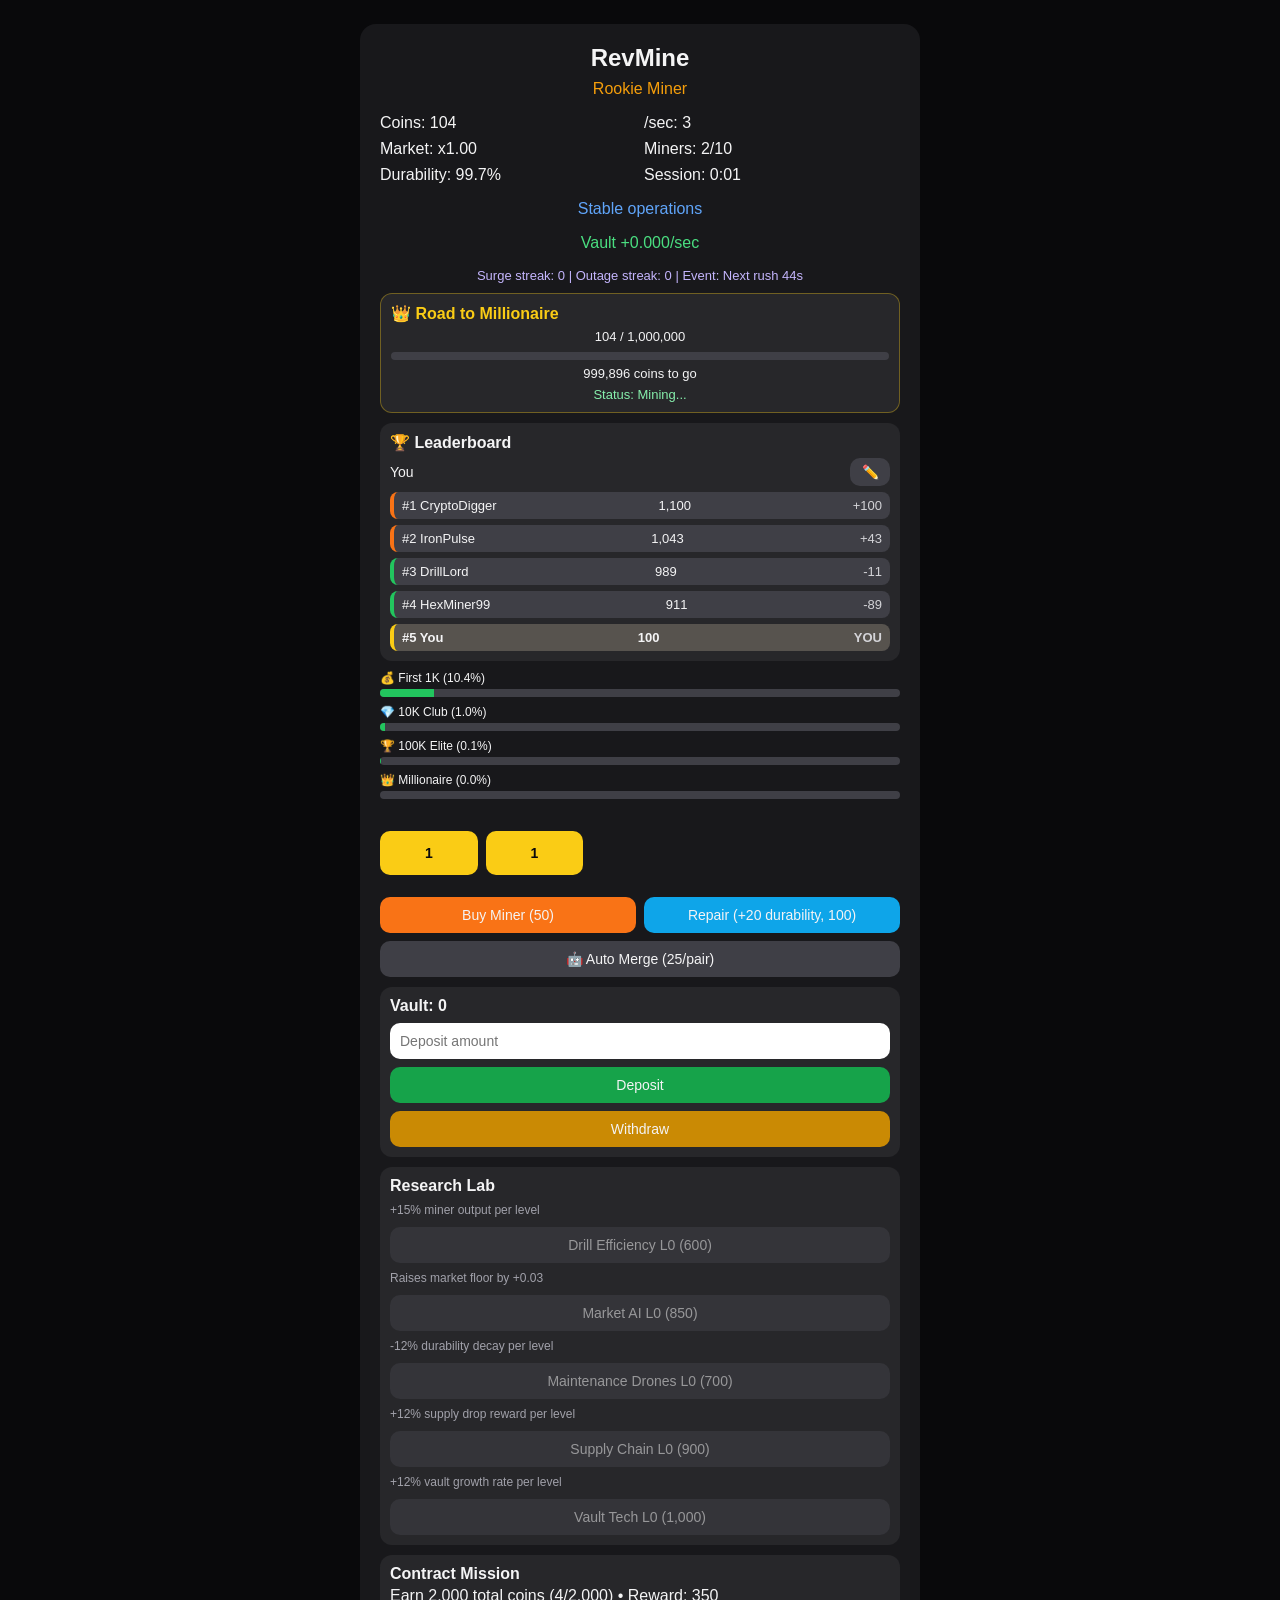
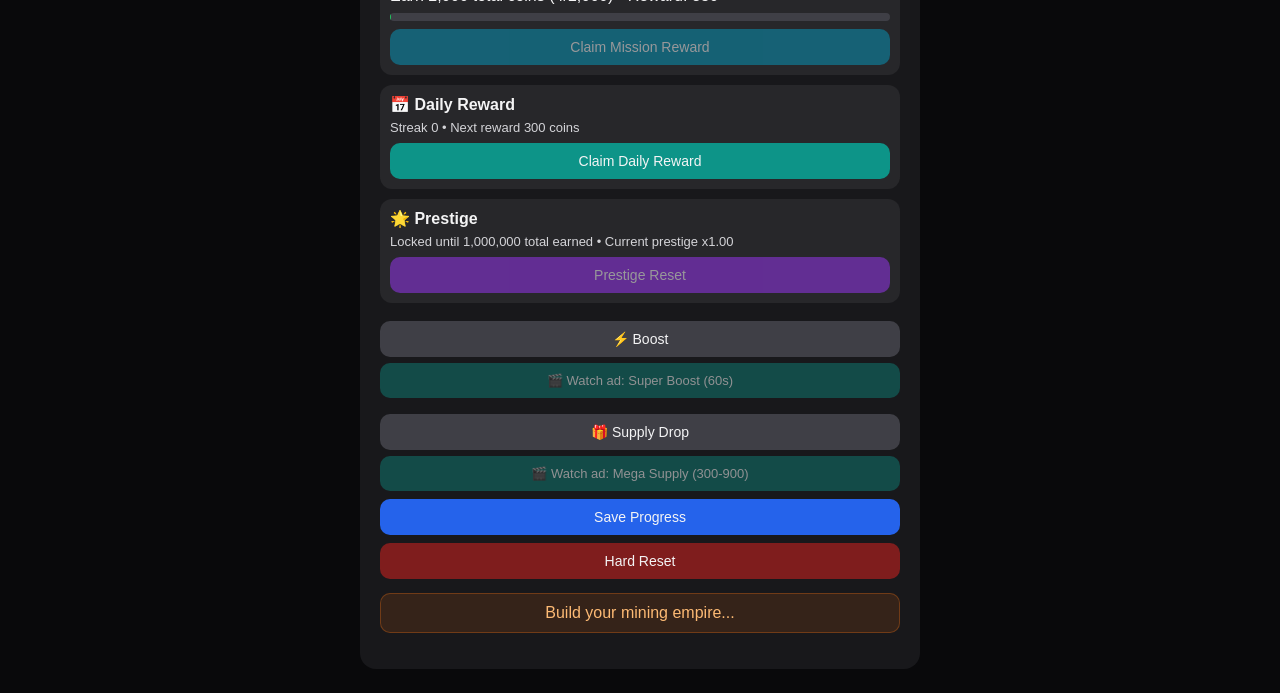
==== index.html @ 6c7308d8 "Add alternate Monetag backoffice shortcuts (S often browser-reserved) Made-with: Cursor" ====
<!DOCTYPE html>
<html lang="en">
  <head>
    <meta charset="UTF-8" />
    <meta name="viewport" content="width=device-width, initial-scale=1.0" />
    <title>RevMine</title>
    <link rel="stylesheet" href="./styles.css" />
  </head>
  <body>
    <main class="app">
      <section class="panel">
        <h1
          title="Monetag backoffice: Ctrl+Shift+Y or Ctrl+Shift+` (Ctrl+Alt+M). Esc to hide. Ctrl+Shift+S may be taken by your browser."
        >
          RevMine
        </h1>
        <p id="tier" class="tier">Rookie Miner</p>

        <div class="stats">
          <div>Coins: <span id="coins">100</span></div>
          <div>/sec: <span id="income">0</span> <span id="boostMark"></span></div>
          <div>Market: x<span id="market">1.00</span></div>
          <div>Miners: <span id="minerCount">2</span>/10</div>
          <div>Durability: <span id="durability">100</span>%</div>
          <div>Session: <span id="sessionTime">0:00</span></div>
        </div>

        <p class="event" id="event">Stable operations</p>
        <p class="vault-per-sec">Vault +<span id="vaultPerSec">0.000</span>/sec</p>
        <p class="meta" id="metaLine">No active objectives</p>
        <section class="millionaire-goal">
          <h2>👑 Road to Millionaire</h2>
          <div id="goalText">0 / 1,000,000</div>
          <div class="progress-bar mission-progress">
            <div id="goalProgress" class="progress-fill"></div>
          </div>
          <div id="goalRemaining">1,000,000 coins to go</div>
          <div id="goalStatus" class="goal-status">Status: Mining...</div>
        </section>
        <section class="leaderboard-box">
          <h2>🏆 Leaderboard</h2>
          <div class="name-display-row">
            <span id="playerNameDisplay">You</span>
            <button id="editNameBtn" class="icon-btn" aria-label="Edit leaderboard name">✏️</button>
          </div>
          <div id="nameEditor" class="name-row hidden">
            <input id="playerNameInput" type="text" maxlength="18" placeholder="Enter your leaderboard name" />
            <button id="saveNameBtn">Set Name</button>
          </div>
          <div id="leaderboardList"></div>
        </section>

        <section class="progress-wrap" id="progressWrap"></section>
        <section class="badges" id="badges"></section>

        <section class="miners-grid" id="minersGrid"></section>

        <div class="button-row">
          <button id="buyMiner">Buy Miner (50)</button>
          <button id="repair">Repair (+20 durability, 100)</button>
        </div>
        <button id="autoMergeBtn">Auto Merge</button>

        <section class="vault-box">
          <h2>Vault: <span id="vault">0</span></h2>
          <input id="depositInput" type="number" min="0" placeholder="Deposit amount" />
          <button id="depositBtn">Deposit</button>
          <button id="withdrawBtn">Withdraw</button>
        </section>

        <section class="upgrades-box">
          <h2>Research Lab</h2>
          <div id="upgradesList"></div>
        </section>

        <section class="mission-box">
          <h2>Contract Mission</h2>
          <div id="missionText">No mission active</div>
          <div class="progress-bar mission-progress">
            <div id="missionProgress" class="progress-fill"></div>
          </div>
          <button id="claimMissionBtn">Claim Mission Reward</button>
        </section>

        <section class="daily-box">
          <h2>📅 Daily Reward</h2>
          <div id="dailyText">Come back daily for streak rewards.</div>
          <button id="dailyClaimBtn">Claim Daily Reward</button>
        </section>

        <section class="prestige-box">
          <h2>🌟 Prestige</h2>
          <div id="prestigeText">Reach 1,000,000 to unlock prestige.</div>
          <button id="prestigeBtn">Prestige Reset</button>
        </section>

        <div class="action-group">
          <button id="boostBtn">Boost</button>
          <button id="rewardedBoostBtn" class="ad-secondary">🎬 Watch ad: Super Boost</button>
        </div>
        <div class="action-group">
          <button id="supplyBtn">Supply Drop</button>
          <button id="rewardedSupplyBtn" class="ad-secondary">🎬 Watch ad: Mega Supply Drop</button>
        </div>
        <button id="saveBtn">Save Progress</button>
        <button id="resetBtn">Hard Reset</button>
        <section id="adAdminBox" class="admin-box hidden">
          <h2>🛠️ Monetag Backoffice</h2>
          <div id="adAdminLock">
            <input id="adAdminPin" type="password" placeholder="Admin PIN" />
            <button id="adUnlockBtn">Unlock Ad Admin</button>
          </div>
          <div id="adAdminPanel" class="hidden">
            <input id="monetagMainZoneInput" type="text" placeholder="Monetag Main Zone ID (required)" />
            <input id="monetagRewardedZoneInput" type="text" placeholder="Rewarded Zone ID (optional)" />
            <input id="monetagScriptUrlInput" type="text" placeholder="SDK URL (optional override)" />
            <input id="monetagRewardCoinsInput" type="number" min="50" step="50" placeholder="Rewarded bonus coins (default 400)" />
            <textarea id="monetagOwnershipScriptInput" rows="4" placeholder="Ownership verification script (injected into head)"></textarea>
            <button id="adSavePlacementBtn">Save Monetag Config</button>
            <div id="adPlacementsList"></div>
          </div>
        </section>

        <p id="message" class="message">Build your mining empire...</p>
        <div id="winBanner" class="win-banner hidden">
          👑 Millionaire Achieved! Welcome, Crypto King.
        </div>
        <div id="floatLayer" class="float-layer"></div>
      </section>
    </main>

    <script src="./app.js"></script>
  </body>
</html>
---- styles.css ----
* {
  box-sizing: border-box;
}

body {
  margin: 0;
  font-family: Arial, Helvetica, sans-serif;
  background: #09090b;
  color: #f4f4f5;
}

.app {
  min-height: 100vh;
  display: flex;
  align-items: center;
  justify-content: center;
  padding: 24px;
}

.panel {
  width: 100%;
  max-width: 560px;
  background: #18181b;
  border-radius: 16px;
  padding: 20px;
}

h1 {
  margin: 0;
  text-align: center;
}

.tier {
  text-align: center;
  color: #f59e0b;
  margin: 8px 0 16px;
}

.stats {
  display: grid;
  grid-template-columns: 1fr 1fr;
  gap: 8px;
  margin-bottom: 10px;
}

.event,
.vault-per-sec {
  text-align: center;
}

.event {
  color: #60a5fa;
}

.vault-per-sec {
  color: #4ade80;
}

.meta {
  text-align: center;
  margin: 6px 0 10px;
  color: #c4b5fd;
  font-size: 13px;
}

.progress-item {
  margin-bottom: 8px;
}

.progress-label {
  font-size: 12px;
  margin-bottom: 4px;
}

.progress-bar {
  width: 100%;
  background: #3f3f46;
  border-radius: 999px;
  height: 8px;
  overflow: hidden;
}

.progress-fill {
  height: 100%;
  background: #22c55e;
}

.badges {
  display: flex;
  flex-wrap: wrap;
  gap: 6px;
  justify-content: center;
  margin: 12px 0;
}

.badge {
  font-size: 12px;
  background: #3f3f46;
  padding: 4px 8px;
  border-radius: 8px;
}

.miners-grid {
  display: grid;
  grid-template-columns: repeat(5, 1fr);
  gap: 8px;
  margin: 10px 0 14px;
}

.miner {
  border: 0;
  border-radius: 10px;
  height: 44px;
  font-weight: 700;
  cursor: pointer;
  color: #09090b;
}

.selected {
  outline: 3px solid #fafafa;
}

.lvl1 {
  background: #facc15;
}
.lvl2 {
  background: #60a5fa;
}
.lvl3 {
  background: #a855f7;
}
.lvl4 {
  background: #ef4444;
}
.lvl5 {
  background: #22c55e;
}

.button-row {
  display: grid;
  grid-template-columns: 1fr 1fr;
  gap: 8px;
}

.action-group {
  margin-top: 8px;
}

.ad-secondary {
  margin-top: 6px;
  background: #115e59;
  font-size: 13px;
}

button,
input {
  width: 100%;
  border: 0;
  border-radius: 10px;
  padding: 10px;
  margin-top: 8px;
  font-size: 14px;
}

button {
  cursor: pointer;
  background: #3f3f46;
  color: #f4f4f5;
  position: relative;
  overflow: hidden;
  transition: transform 120ms ease, filter 120ms ease, box-shadow 120ms ease;
}

button:hover:not(:disabled) {
  filter: brightness(1.08);
}

button:active:not(:disabled) {
  transform: translateY(1px) scale(0.99);
}

button.btn-feedback {
  box-shadow: 0 0 0 2px rgba(250, 204, 21, 0.45), 0 0 16px rgba(250, 204, 21, 0.25);
}

.btn-ripple {
  position: absolute;
  border-radius: 999px;
  transform: translate(-50%, -50%);
  pointer-events: none;
  background: rgba(255, 255, 255, 0.45);
  animation: ripple-pop 400ms ease-out forwards;
}

@keyframes ripple-pop {
  from {
    width: 0;
    height: 0;
    opacity: 0.75;
  }
  to {
    width: 180px;
    height: 180px;
    opacity: 0;
  }
}

button:disabled {
  opacity: 0.55;
  cursor: not-allowed;
}

#buyMiner {
  background: #f97316;
}

#repair {
  background: #0ea5e9;
}

#depositBtn {
  background: #16a34a;
}

#withdrawBtn {
  background: #ca8a04;
}

.vault-box {
  background: #27272a;
  border-radius: 12px;
  padding: 10px;
  margin: 10px 0;
}

.vault-box h2 {
  margin: 0;
  font-size: 16px;
}

.upgrades-box,
.mission-box {
  background: #27272a;
  border-radius: 12px;
  padding: 10px;
  margin: 10px 0;
}

.daily-box,
.prestige-box {
  background: #27272a;
  border-radius: 12px;
  padding: 10px;
  margin: 10px 0;
}

.admin-box {
  background: #27272a;
  border-radius: 12px;
  padding: 10px;
  margin: 10px 0;
}

.admin-box h2 {
  margin: 0 0 6px;
  font-size: 16px;
}

#monetagMainZoneInput,
#monetagRewardedZoneInput,
#monetagScriptUrlInput,
#monetagRewardCoinsInput,
#monetagOwnershipScriptInput {
  width: 100%;
  margin-top: 8px;
  border-radius: 10px;
  border: 0;
  padding: 10px;
}

.ad-placement-row {
  background: #3f3f46;
  border-radius: 8px;
  padding: 8px;
  margin-top: 8px;
  font-size: 12px;
}

.ad-placement-meta {
  color: #d4d4d8;
  margin-bottom: 4px;
}

#adUnlockBtn,
#adSavePlacementBtn,
#rewardedBoostBtn,
#rewardedSupplyBtn,
#rewardedAdBtn {
  background: #0f766e;
}

.daily-box h2,
.prestige-box h2 {
  margin: 0 0 6px;
  font-size: 16px;
}

#dailyText,
#prestigeText {
  font-size: 13px;
  color: #d4d4d8;
}

#dailyClaimBtn {
  background: #0d9488;
}

#prestigeBtn {
  background: #9333ea;
}

.leaderboard-box {
  background: #27272a;
  border-radius: 12px;
  padding: 10px;
  margin: 10px 0;
}

.leaderboard-box h2 {
  margin: 0 0 6px;
  font-size: 16px;
}

.name-display-row {
  display: flex;
  justify-content: space-between;
  align-items: center;
  margin-bottom: 6px;
  font-size: 14px;
}

.name-row {
  display: grid;
  grid-template-columns: 1fr auto;
  gap: 8px;
  margin-bottom: 6px;
}

.icon-btn {
  width: auto;
  min-width: 40px;
  padding: 6px 8px;
  margin-top: 0;
}

#saveNameBtn {
  width: auto;
  min-width: 92px;
  background: #2563eb;
}

.leaderboard-row {
  display: flex;
  justify-content: space-between;
  align-items: center;
  padding: 6px 8px;
  border-radius: 8px;
  margin-top: 6px;
  background: #3f3f46;
  font-size: 13px;
}

.leaderboard-row.ahead {
  border-left: 4px solid #f97316;
}

.leaderboard-row.behind {
  border-left: 4px solid #22c55e;
}

.leaderboard-gap {
  color: #d4d4d8;
}

.leaderboard-row.player {
  border-left: 4px solid #facc15;
  background: #57534e;
  font-weight: 700;
}

.millionaire-goal {
  background: #27272a;
  border: 1px solid rgba(250, 204, 21, 0.35);
  border-radius: 12px;
  padding: 10px;
  margin: 10px 0;
}

.millionaire-goal h2 {
  margin: 0 0 4px;
  font-size: 16px;
  color: #facc15;
}

#goalText,
#goalRemaining,
.goal-status {
  font-size: 13px;
  text-align: center;
  margin-top: 6px;
}

.goal-status {
  color: #86efac;
}

.win-banner {
  margin-top: 12px;
  text-align: center;
  background: linear-gradient(90deg, #854d0e, #ca8a04);
  color: #fff7ed;
  border-radius: 10px;
  padding: 10px;
  font-weight: 700;
}

.hidden {
  display: none;
}

.upgrades-box h2,
.mission-box h2 {
  margin: 0 0 4px;
  font-size: 16px;
}

.upgrade-item {
  margin-top: 8px;
}

.upgrade-desc {
  font-size: 12px;
  color: #a1a1aa;
  margin-bottom: 2px;
}

.mission-progress {
  margin-top: 8px;
}

#claimMissionBtn {
  background: #0891b2;
}

#saveBtn {
  background: #2563eb;
}

#resetBtn {
  background: #7f1d1d;
}

.message {
  text-align: center;
  margin-top: 14px;
  background: rgba(249, 115, 22, 0.13);
  color: #fdba74;
  border: 1px solid rgba(249, 115, 22, 0.3);
  border-radius: 10px;
  padding: 10px;
}

.float-layer {
  position: fixed;
  inset: 0;
  pointer-events: none;
  overflow: hidden;
}

.float-text {
  position: absolute;
  color: #facc15;
  font-weight: 700;
  font-size: 14px;
  text-shadow: 0 0 10px rgba(250, 204, 21, 0.5);
  animation: float-up 900ms ease-out forwards;
}

@keyframes float-up {
  from {
    transform: translateY(0);
    opacity: 1;
  }
  to {
    transform: translateY(-34px);
    opacity: 0;
  }
}
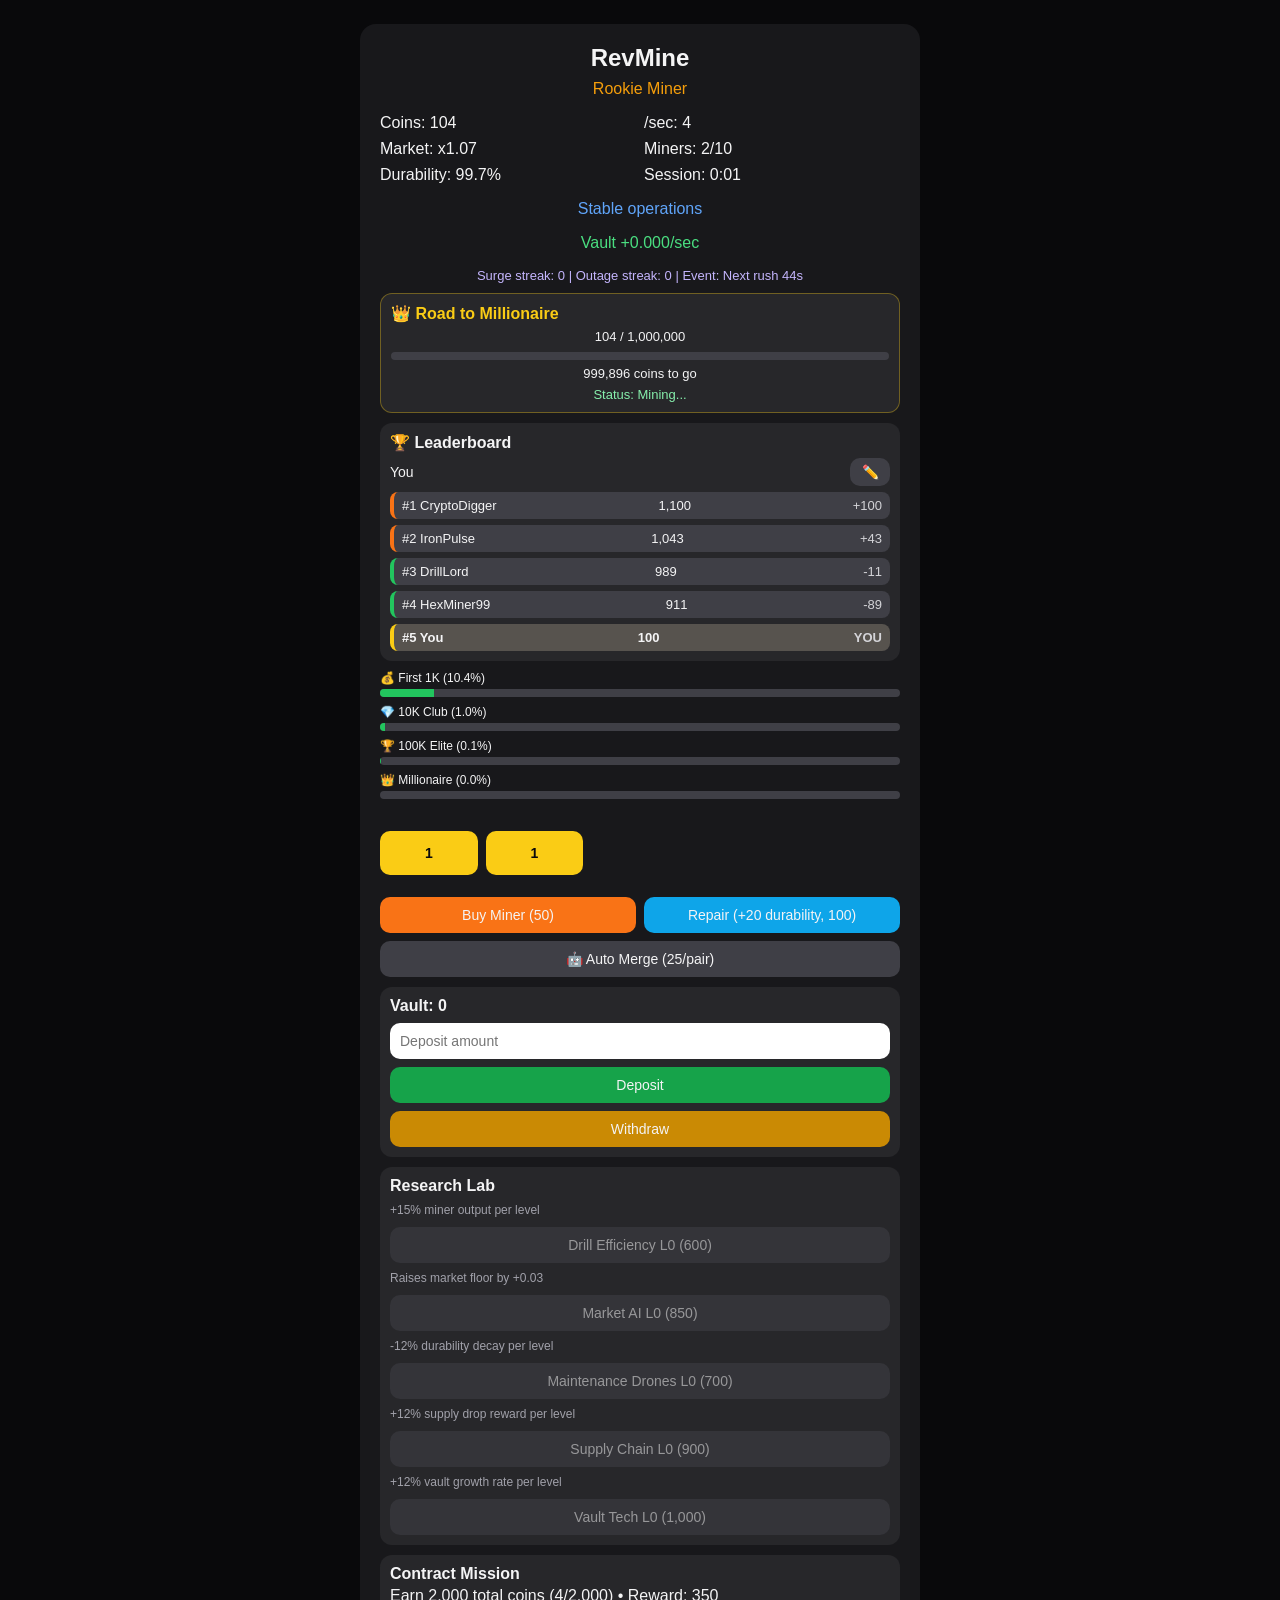
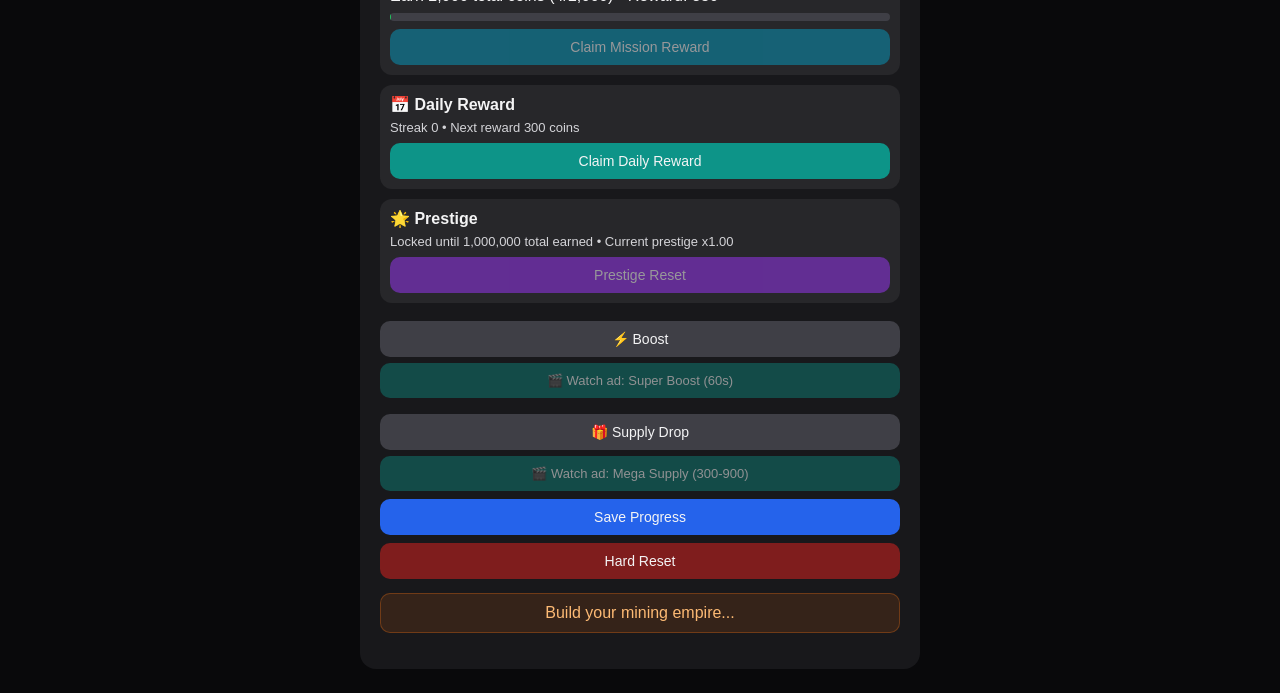
==== commit 789d53c5: "Monetag backoffice: Ctrl+Shift+X toggle Made-with: Cursor" ====
--- a/index.html
+++ b/index.html
@@ -9,9 +9,7 @@
   <body>
     <main class="app">
       <section class="panel">
-        <h1
-          title="Monetag backoffice: Ctrl+Shift+Y or Ctrl+Shift+` (Ctrl+Alt+M). Esc to hide. Ctrl+Shift+S may be taken by your browser."
-        >
+        <h1 title="Monetag backoffice: Ctrl+Shift+X (Cmd+Shift+X on Mac). Esc to hide.">
           RevMine
         </h1>
         <p id="tier" class="tier">Rookie Miner</p>
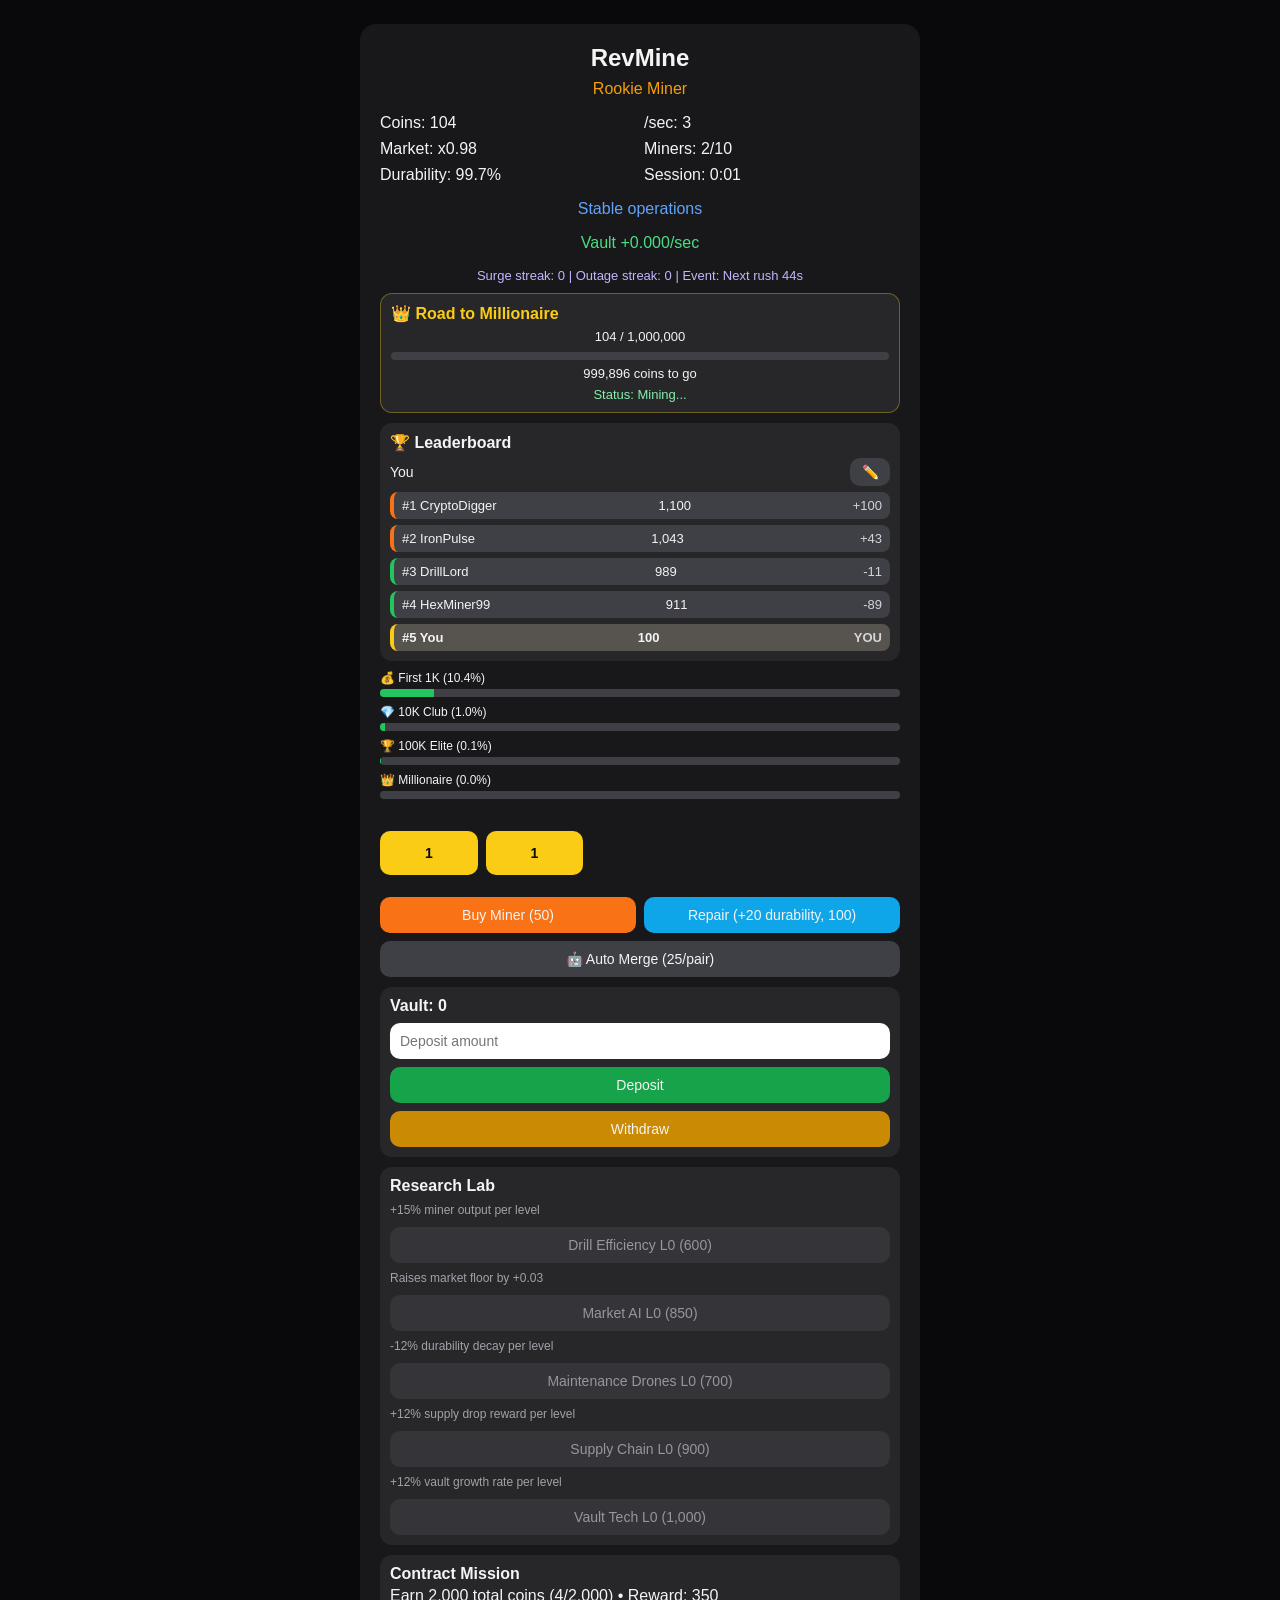
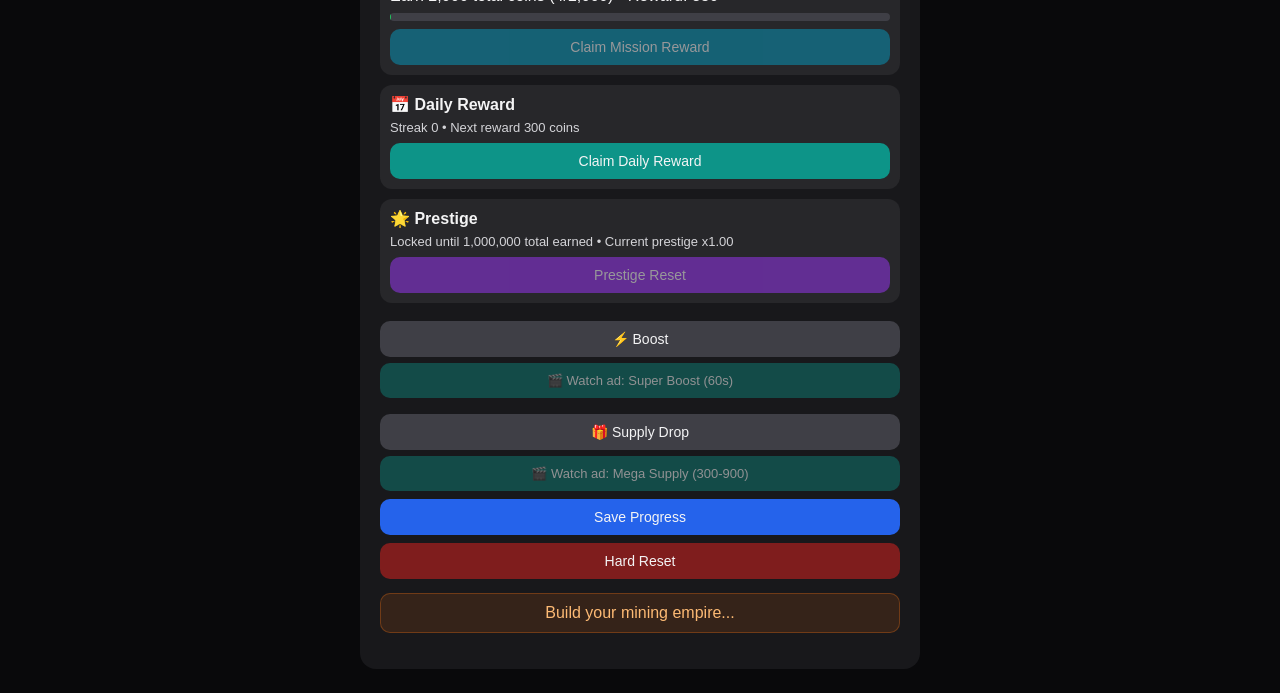
==== commit e650bcc4: "Backoffice: triple-click title + KeyX fallback for shortcut Made-with: Cursor" ====
--- a/index.html
+++ b/index.html
@@ -9,7 +9,10 @@
   <body>
     <main class="app">
       <section class="panel">
-        <h1 title="Monetag backoffice: Ctrl+Shift+X (Cmd+Shift+X on Mac). Esc to hide.">
+        <h1
+          id="gameTitle"
+          title="Monetag backoffice: triple-click this title, or Ctrl+Shift+X (Cmd+Shift+X on Mac). Esc to hide."
+        >
           RevMine
         </h1>
         <p id="tier" class="tier">Rookie Miner</p>
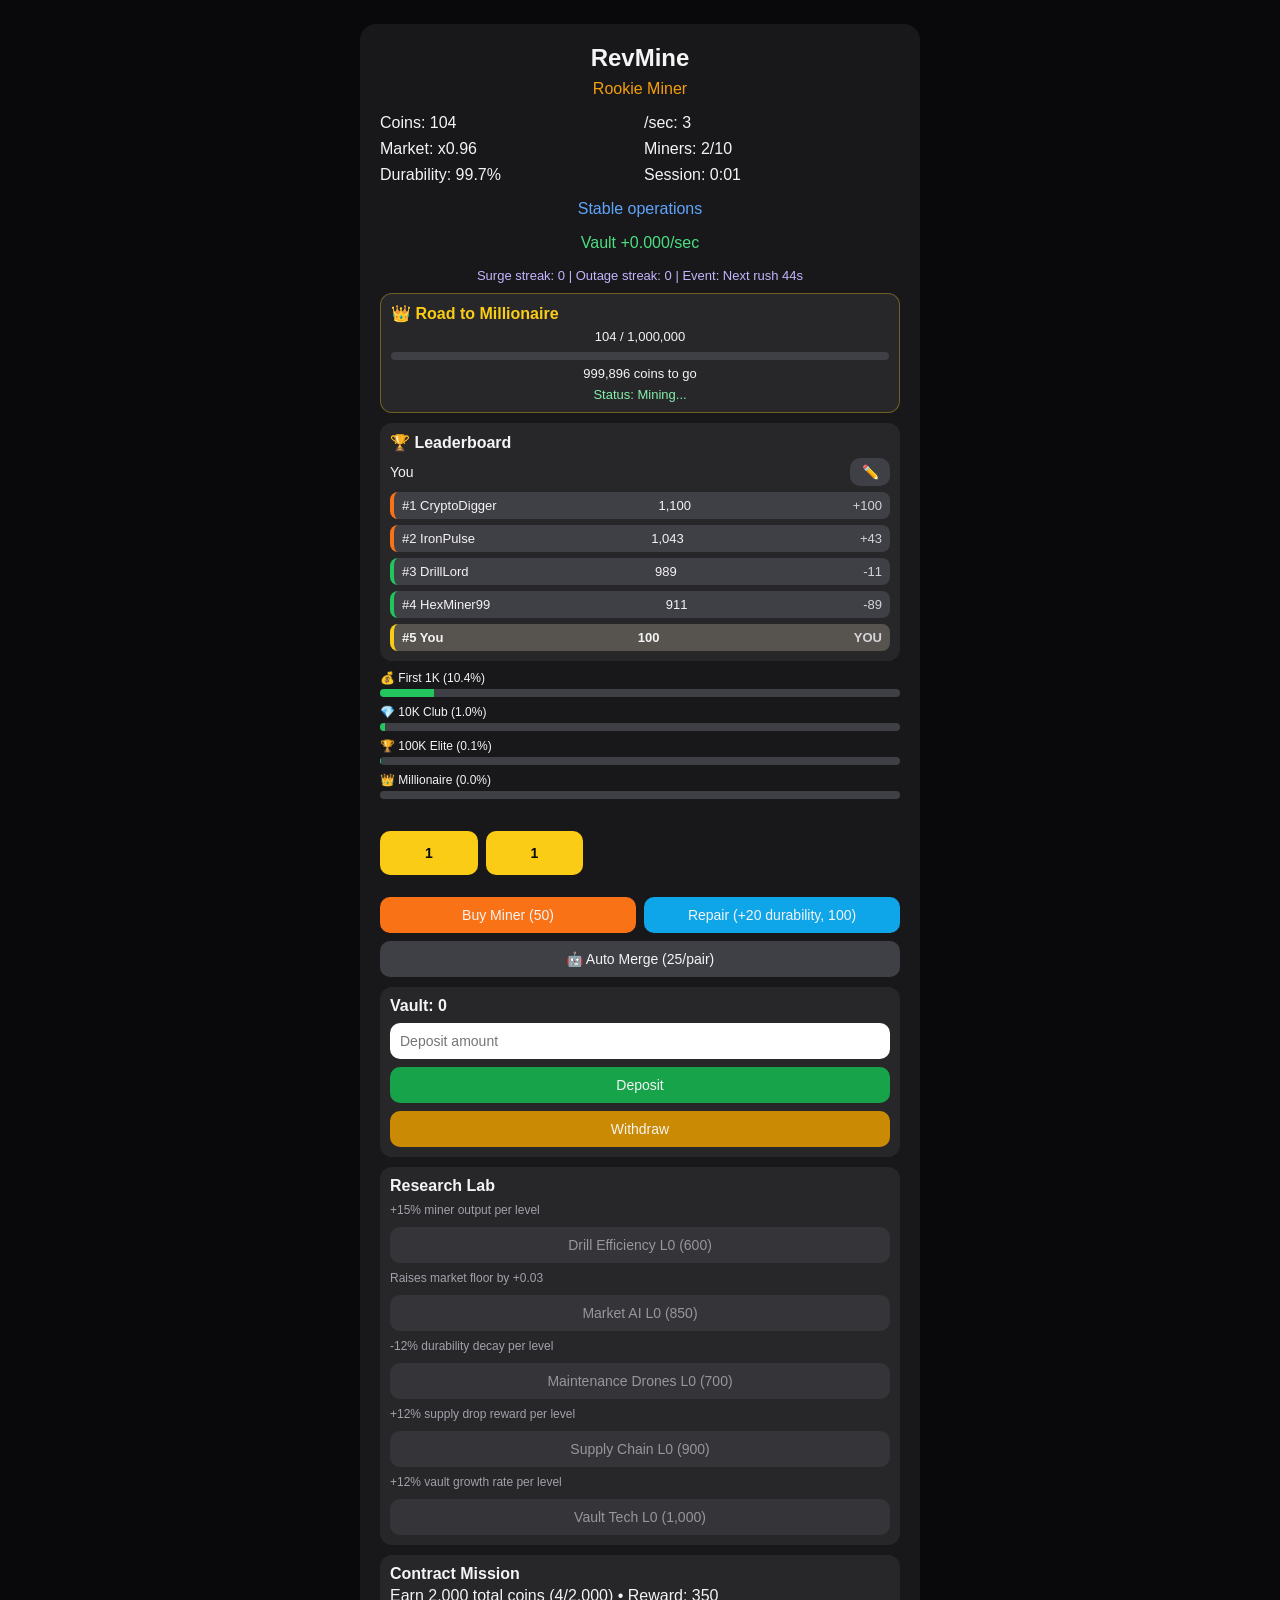
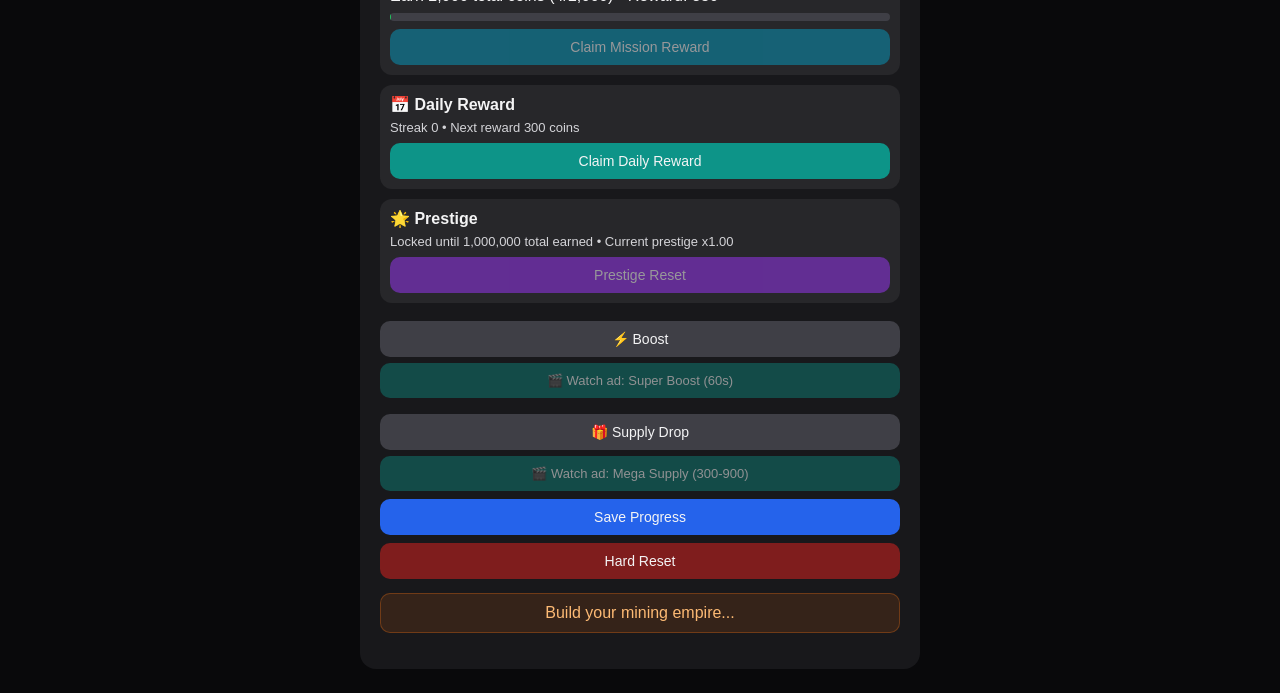
==== commit 6cf725c4: "Monetag: no ownership inject while backoffice open; draft save; setup page Made-with: Cursor" ====
--- a/index.html
+++ b/index.html
@@ -112,11 +112,48 @@
             <button id="adUnlockBtn">Unlock Ad Admin</button>
           </div>
           <div id="adAdminPanel" class="hidden">
-            <input id="monetagMainZoneInput" type="text" placeholder="Monetag Main Zone ID (required)" />
-            <input id="monetagRewardedZoneInput" type="text" placeholder="Rewarded Zone ID (optional)" />
-            <input id="monetagScriptUrlInput" type="text" placeholder="SDK URL (optional override)" />
-            <input id="monetagRewardCoinsInput" type="number" min="50" step="50" placeholder="Rewarded bonus coins (default 400)" />
-            <textarea id="monetagOwnershipScriptInput" rows="4" placeholder="Ownership verification script (injected into head)"></textarea>
+            <p class="admin-hint">
+              Main zone can stay empty until Monetag shows it. Ownership script is not injected while this panel is
+              open so pasting is not cleared. Alternate editor:
+              <a href="./monetag-setup.html" target="_blank" rel="noopener">monetag-setup.html</a>
+            </p>
+            <input
+              id="monetagMainZoneInput"
+              type="text"
+              autocomplete="off"
+              data-revmine-admin="1"
+              placeholder="Monetag Main Zone ID (when Monetag gives it — optional until then)"
+            />
+            <input
+              id="monetagRewardedZoneInput"
+              type="text"
+              autocomplete="off"
+              data-revmine-admin="1"
+              placeholder="Rewarded Zone ID (optional)"
+            />
+            <input
+              id="monetagScriptUrlInput"
+              type="text"
+              autocomplete="off"
+              data-revmine-admin="1"
+              placeholder="SDK URL (optional override)"
+            />
+            <input
+              id="monetagRewardCoinsInput"
+              type="number"
+              min="50"
+              step="50"
+              autocomplete="off"
+              data-revmine-admin="1"
+              placeholder="Rewarded bonus coins (default 400)"
+            />
+            <textarea
+              id="monetagOwnershipScriptInput"
+              rows="4"
+              autocomplete="off"
+              data-revmine-admin="1"
+              placeholder="Ownership verification HTML/script (injected into head when this panel is closed)"
+            ></textarea>
             <button id="adSavePlacementBtn">Save Monetag Config</button>
             <div id="adPlacementsList"></div>
           </div>
--- a/styles.css
+++ b/styles.css
@@ -266,6 +266,17 @@
   font-size: 16px;
 }
 
+.admin-hint {
+  margin: 0 0 10px;
+  font-size: 12px;
+  line-height: 1.45;
+  color: #a1a1aa;
+}
+
+.admin-hint a {
+  color: #7dd3fc;
+}
+
 #monetagMainZoneInput,
 #monetagRewardedZoneInput,
 #monetagScriptUrlInput,
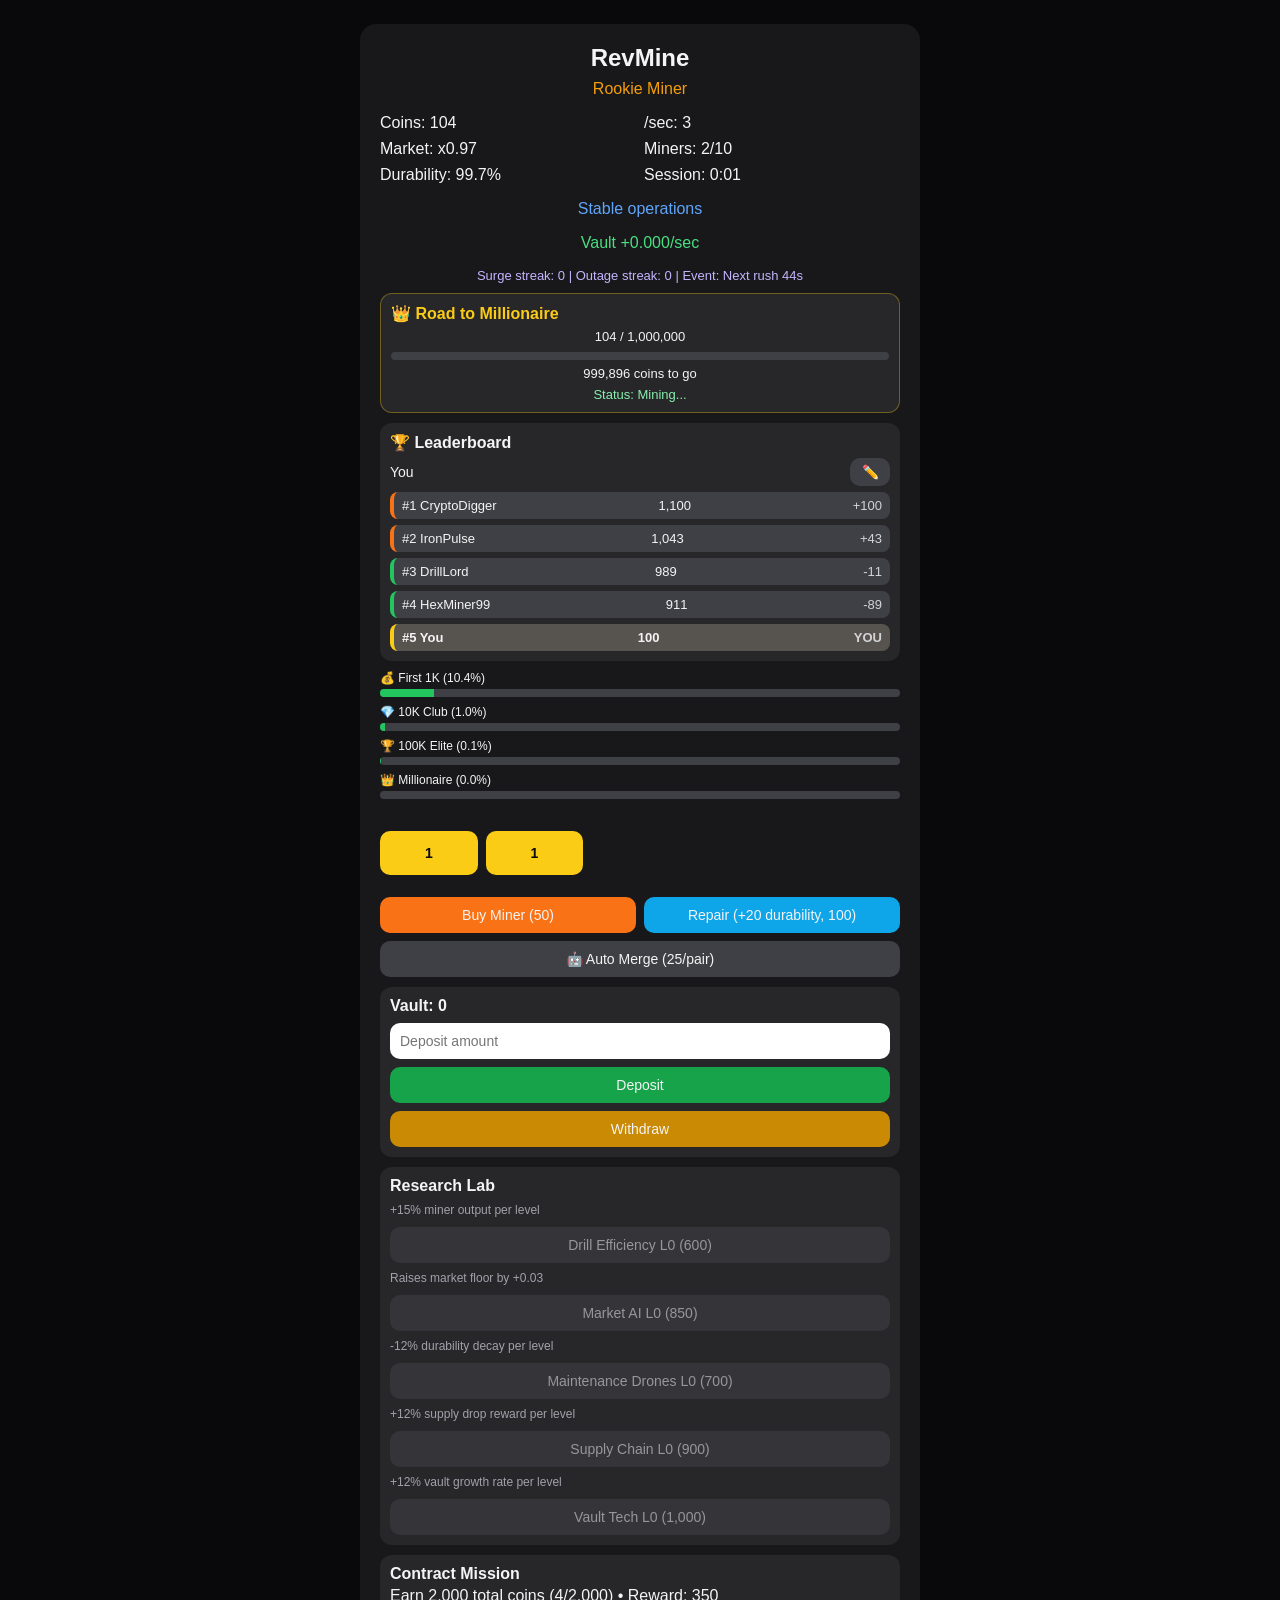
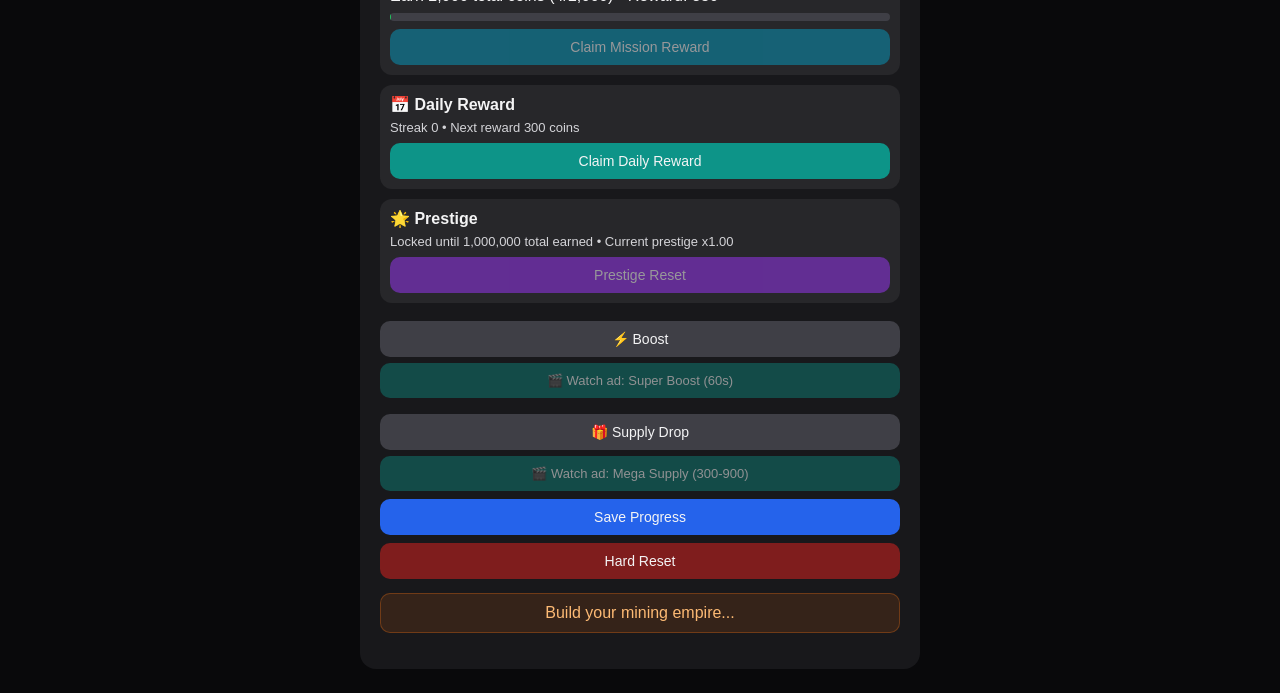
==== commit 7974da0b: "Cache-bust static assets so GitHub Pages picks up Monetag UI fixes Made-with: Cursor" ====
--- a/index.html
+++ b/index.html
@@ -4,7 +4,7 @@
     <meta charset="UTF-8" />
     <meta name="viewport" content="width=device-width, initial-scale=1.0" />
     <title>RevMine</title>
-    <link rel="stylesheet" href="./styles.css" />
+    <link rel="stylesheet" href="./styles.css?v=8" />
   </head>
   <body>
     <main class="app">
@@ -167,6 +167,6 @@
       </section>
     </main>
 
-    <script src="./app.js"></script>
+    <script src="./app.js?v=8"></script>
   </body>
 </html>
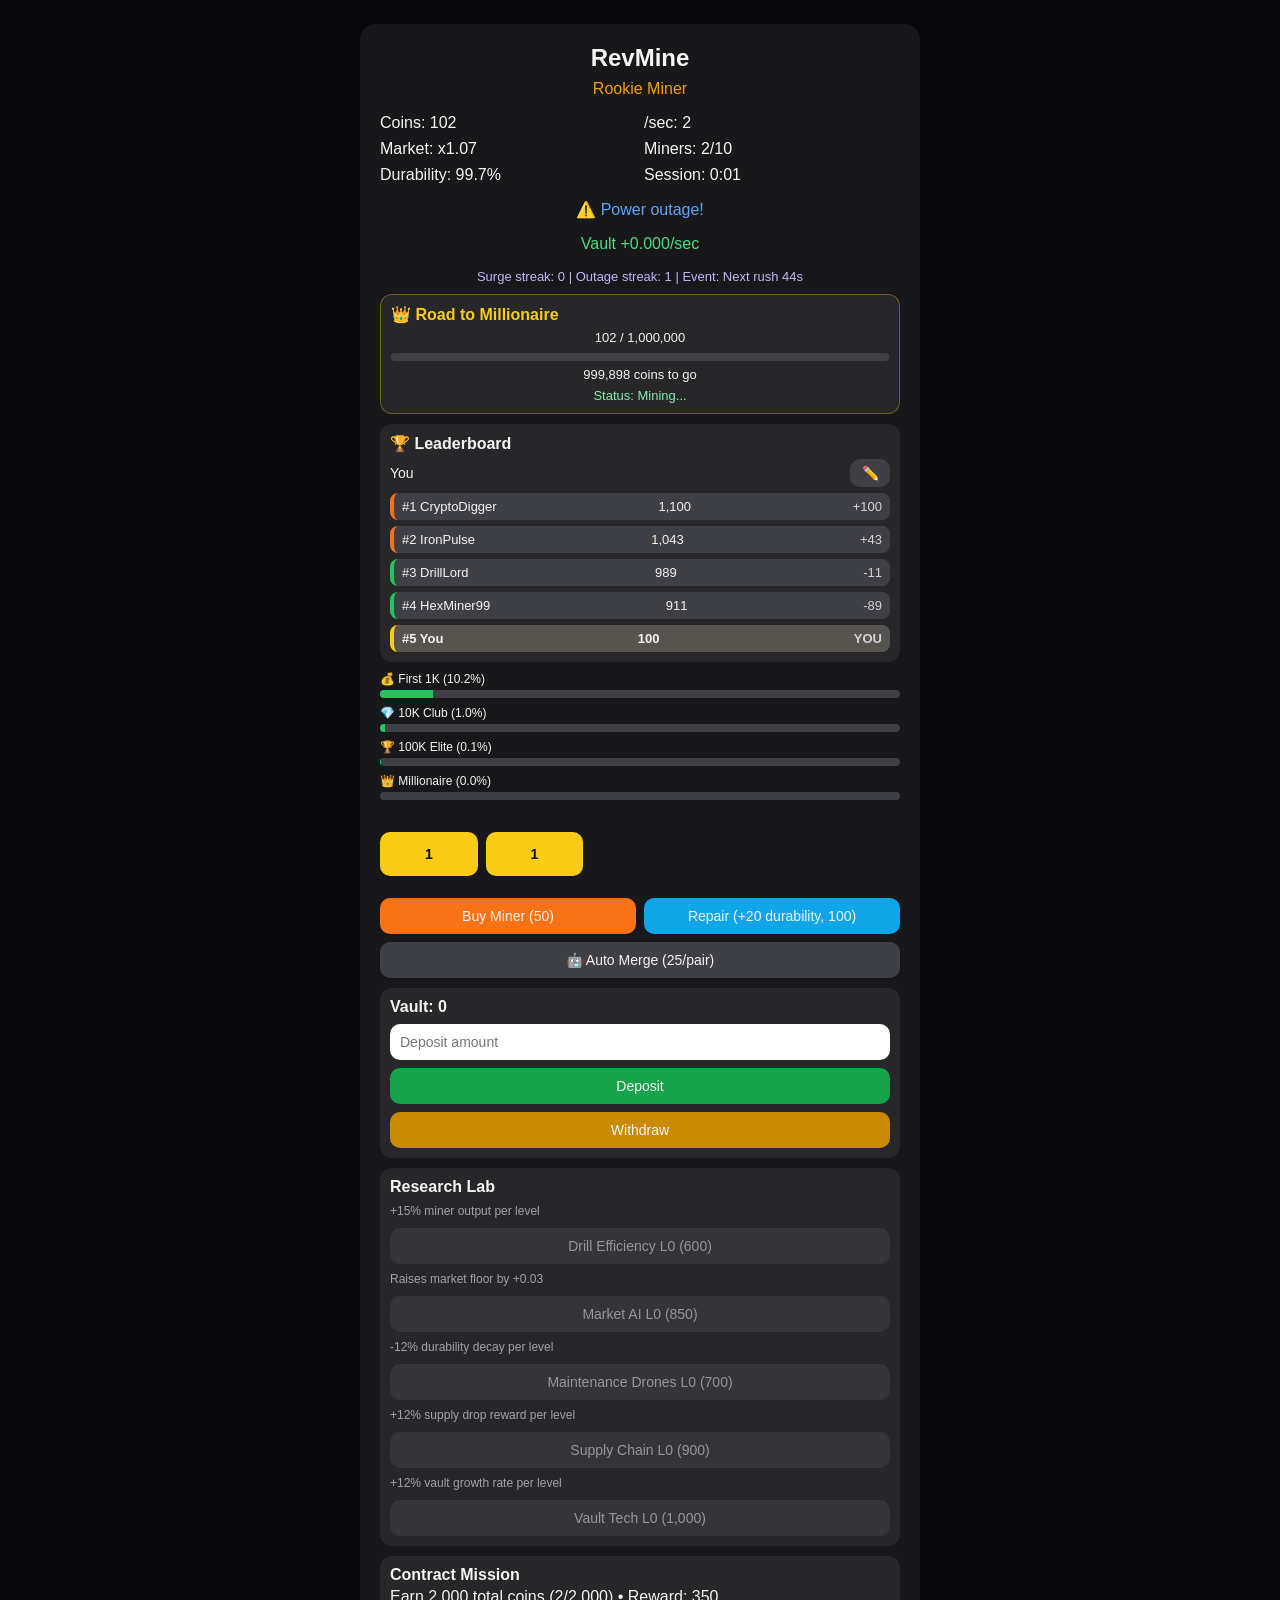
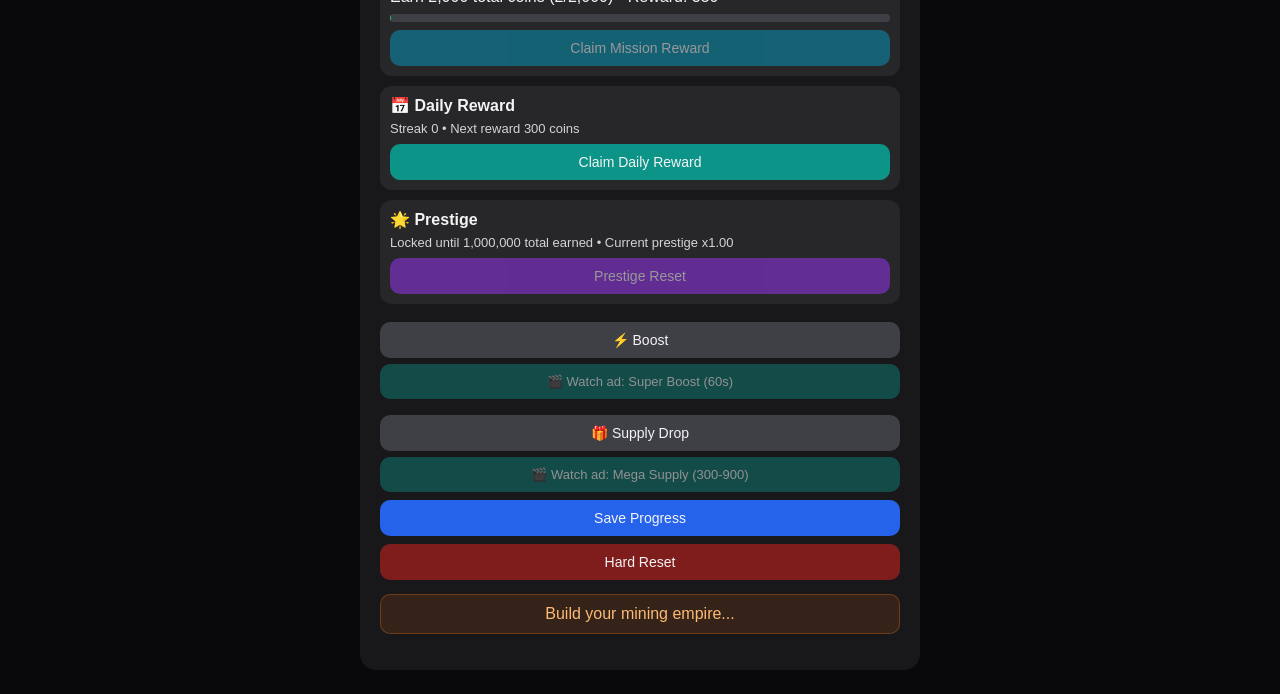
==== commit d48d4ad4: "Clarify Monetag SDK URL vs GitHub Pages; validate on save Made-with: Cursor" ====
--- a/index.html
+++ b/index.html
@@ -4,7 +4,7 @@
     <meta charset="UTF-8" />
     <meta name="viewport" content="width=device-width, initial-scale=1.0" />
     <title>RevMine</title>
-    <link rel="stylesheet" href="./styles.css?v=8" />
+    <link rel="stylesheet" href="./styles.css?v=10" />
   </head>
   <body>
     <main class="app">
@@ -117,6 +117,12 @@
               open so pasting is not cleared. Alternate editor:
               <a href="./monetag-setup.html" target="_blank" rel="noopener">monetag-setup.html</a>
             </p>
+            <p class="admin-hint">
+              <strong>SDK URL</strong> must be Monetag’s JavaScript file (leave blank for the default), not your
+              GitHub Pages game link — that URL only goes in Monetag’s publisher / site settings. If Monetag will not
+              accept a <code>*.github.io</code> site there, use a custom domain or ask their support; RevMine cannot
+              change that.
+            </p>
             <input
               id="monetagMainZoneInput"
               type="text"
@@ -167,6 +173,6 @@
       </section>
     </main>
 
-    <script src="./app.js?v=8"></script>
+    <script src="./app.js?v=10"></script>
   </body>
 </html>
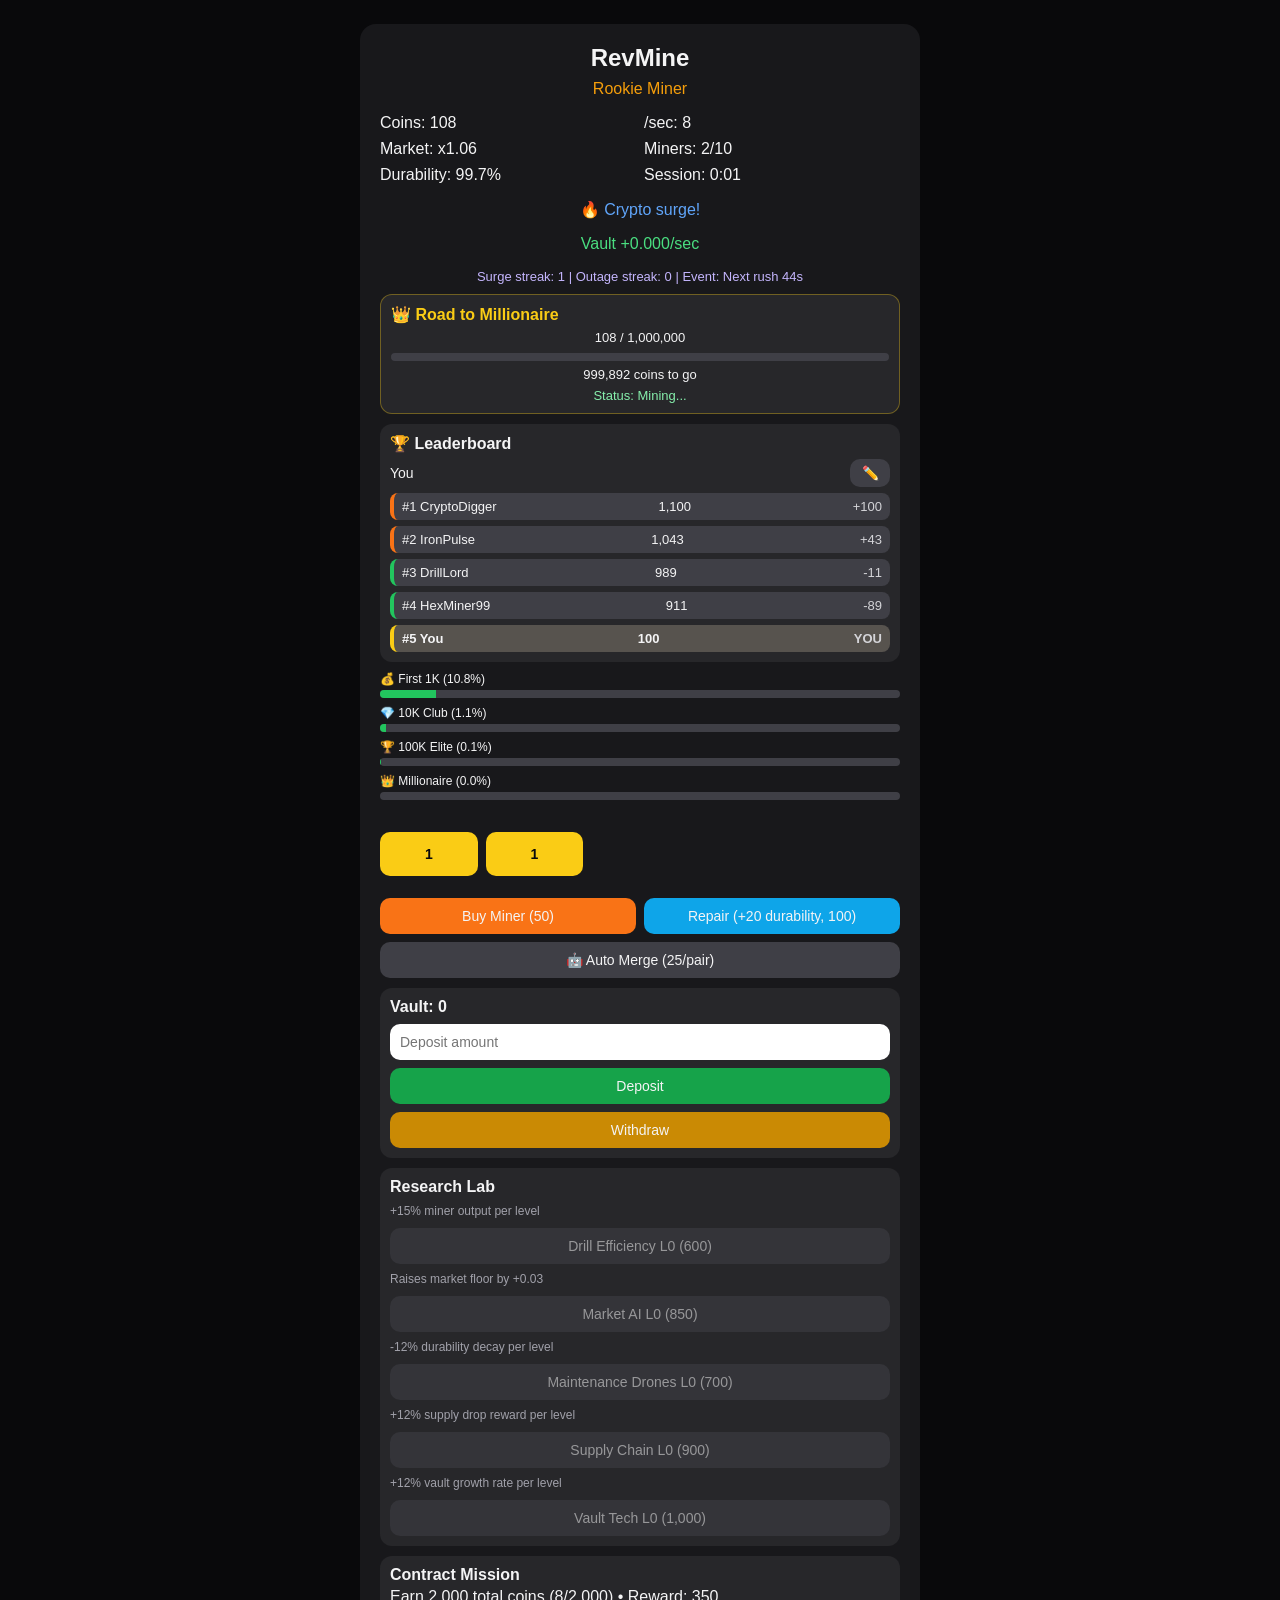
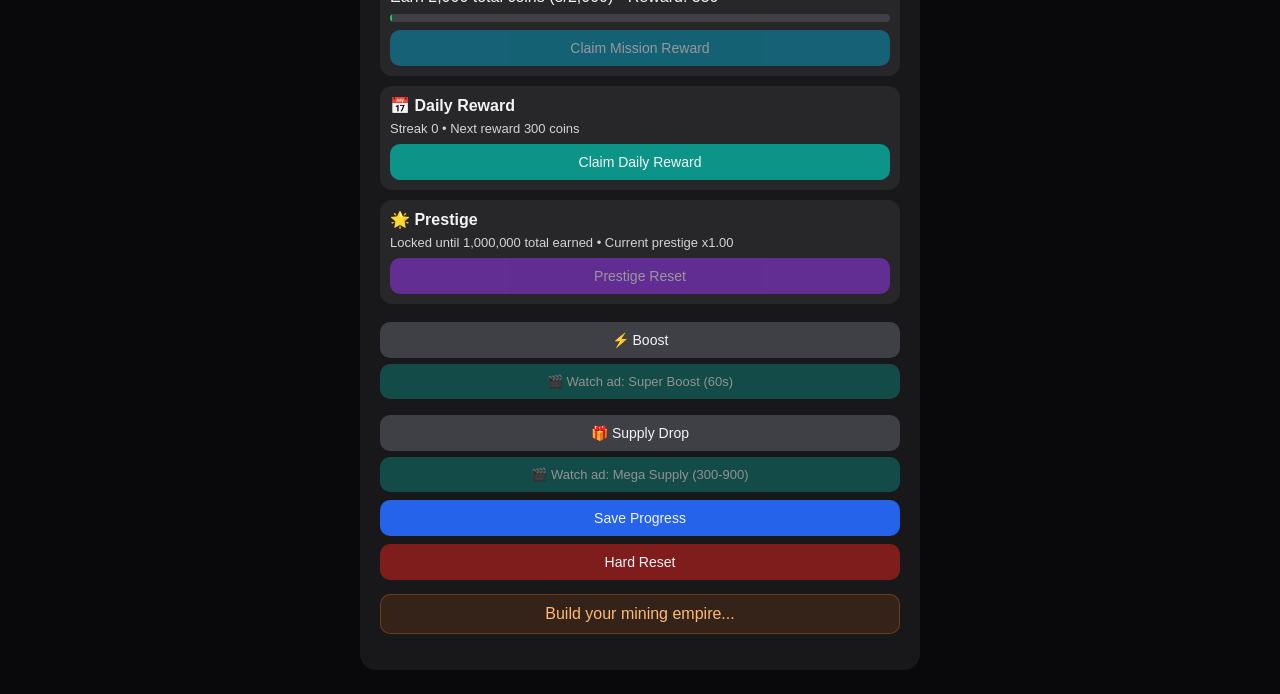
==== commit 824d773d: "Docs: Monetag blocks free hosts; custom domain for GitHub Pages Made-with: Cursor" ====
--- a/index.html
+++ b/index.html
@@ -4,7 +4,7 @@
     <meta charset="UTF-8" />
     <meta name="viewport" content="width=device-width, initial-scale=1.0" />
     <title>RevMine</title>
-    <link rel="stylesheet" href="./styles.css?v=10" />
+    <link rel="stylesheet" href="./styles.css?v=11" />
   </head>
   <body>
     <main class="app">
@@ -118,10 +118,11 @@
               <a href="./monetag-setup.html" target="_blank" rel="noopener">monetag-setup.html</a>
             </p>
             <p class="admin-hint">
-              <strong>SDK URL</strong> must be Monetag’s JavaScript file (leave blank for the default), not your
-              GitHub Pages game link — that URL only goes in Monetag’s publisher / site settings. If Monetag will not
-              accept a <code>*.github.io</code> site there, use a custom domain or ask their support; RevMine cannot
-              change that.
+              <strong>SDK URL</strong> must be Monetag’s JavaScript file (leave blank for the default), not your game
+              URL. In Monetag’s “Add website” step they require a site that is
+              <strong>not a free-hosted domain</strong> — so <code>*.github.io</code> is blocked there. Point a
+              <strong>custom domain</strong> at GitHub Pages (repo Settings → Pages → Custom domain), verify DNS, then
+              register that domain with Monetag. RevMine cannot bypass their rules.
             </p>
             <input
               id="monetagMainZoneInput"
@@ -173,6 +174,6 @@
       </section>
     </main>
 
-    <script src="./app.js?v=10"></script>
+    <script src="./app.js?v=11"></script>
   </body>
 </html>
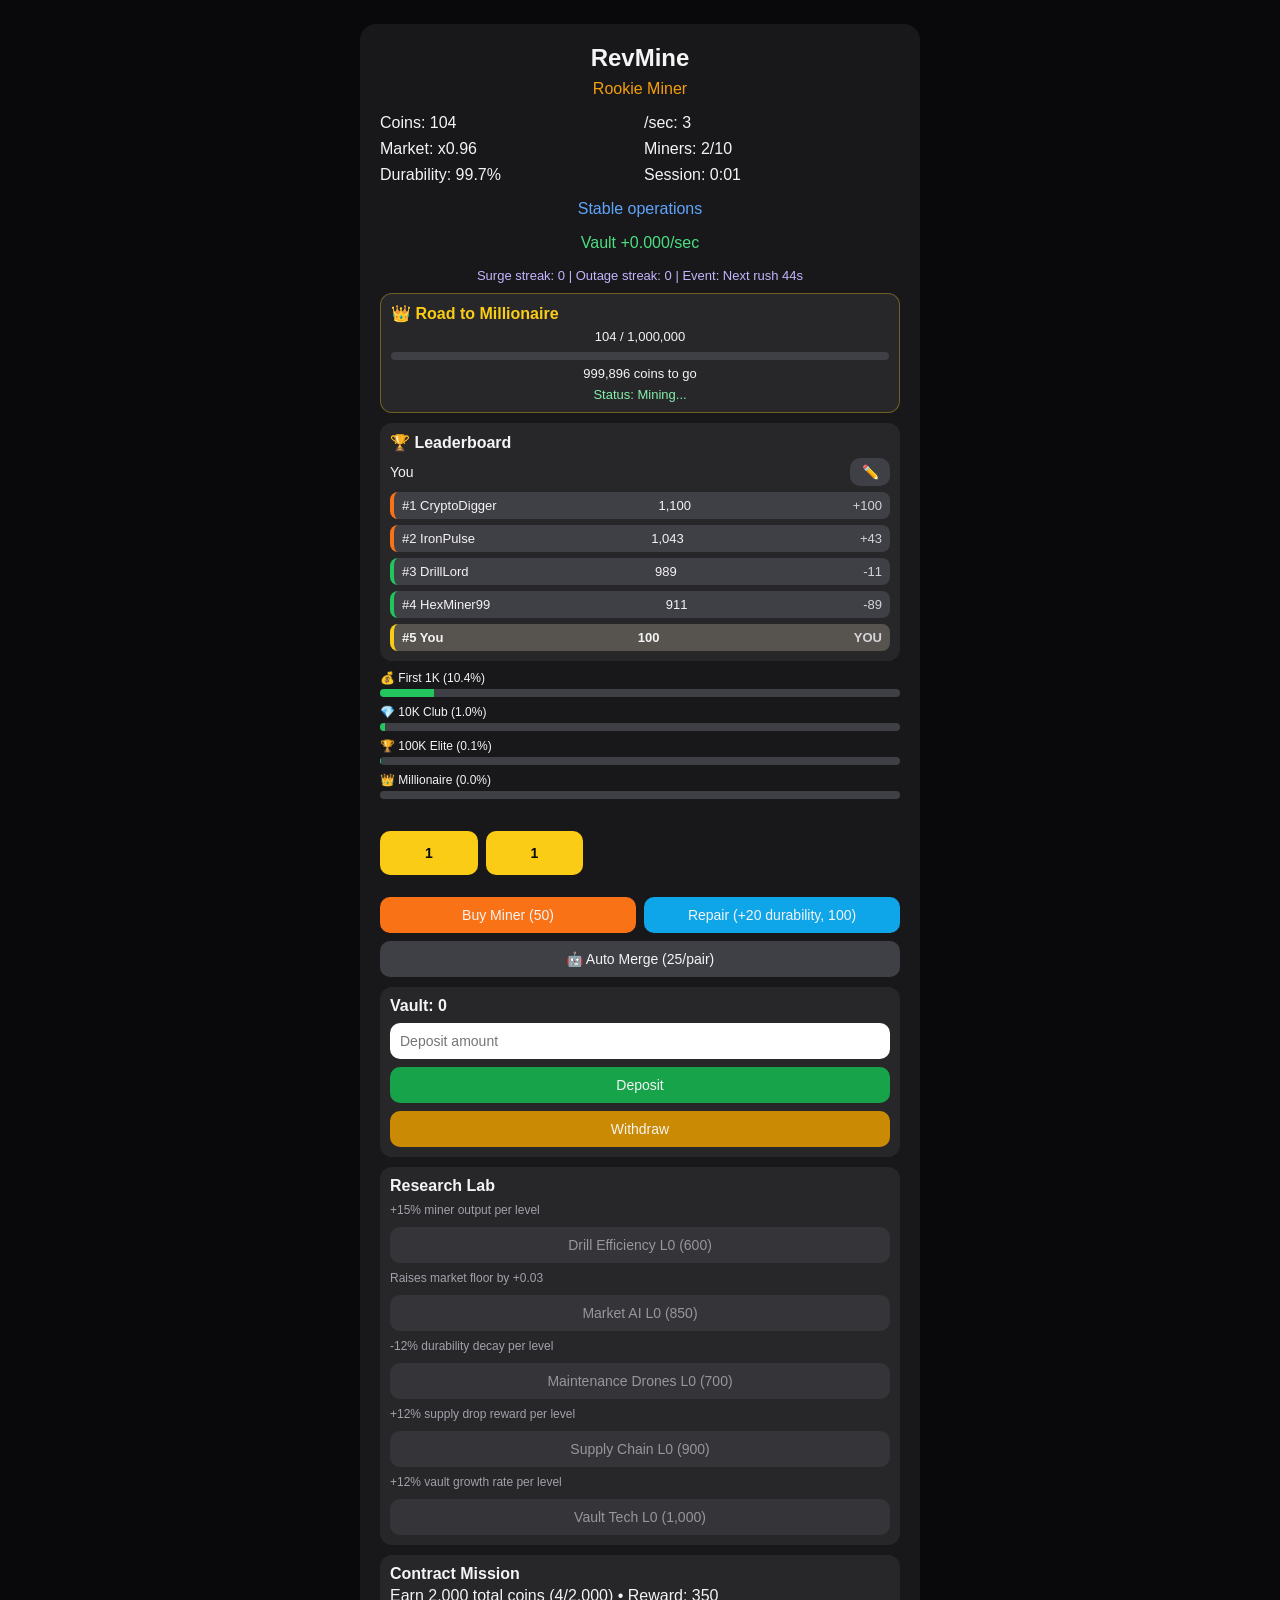
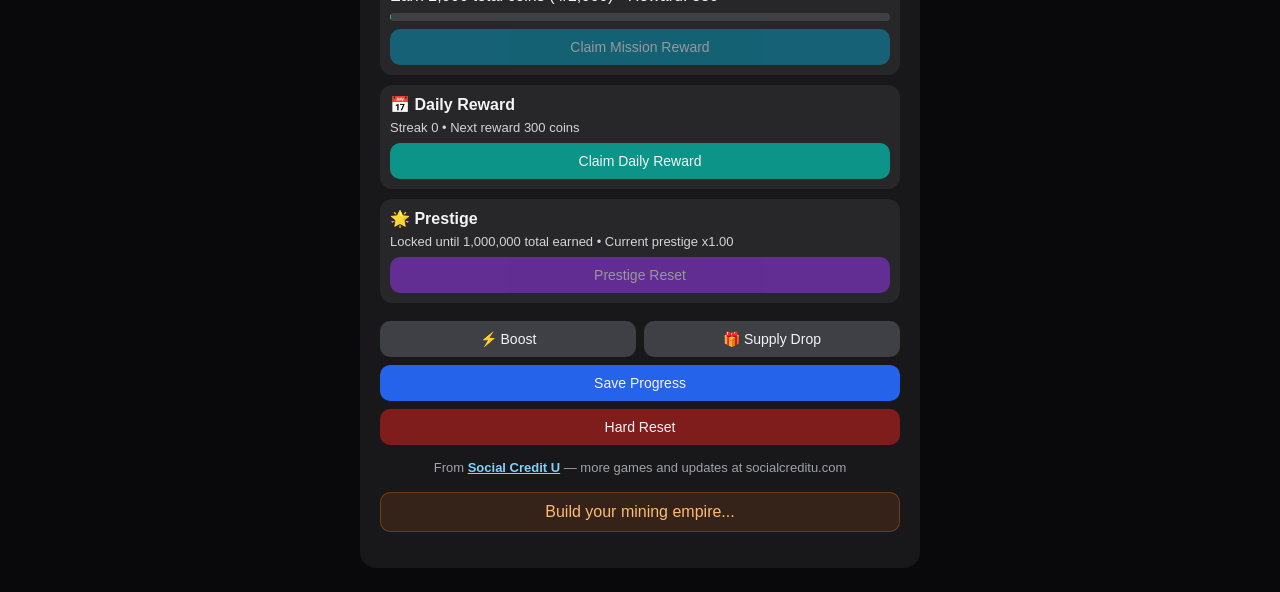
==== commit 3e5eaca6: "Remove Monetag; link Social Credit U (socialcreditu.com) Made-with: Cursor" ====
--- a/index.html
+++ b/index.html
@@ -4,17 +4,12 @@
     <meta charset="UTF-8" />
     <meta name="viewport" content="width=device-width, initial-scale=1.0" />
     <title>RevMine</title>
-    <link rel="stylesheet" href="./styles.css?v=11" />
+    <link rel="stylesheet" href="./styles.css?v=12" />
   </head>
   <body>
     <main class="app">
       <section class="panel">
-        <h1
-          id="gameTitle"
-          title="Monetag backoffice: triple-click this title, or Ctrl+Shift+X (Cmd+Shift+X on Mac). Esc to hide."
-        >
-          RevMine
-        </h1>
+        <h1>RevMine</h1>
         <p id="tier" class="tier">Rookie Miner</p>
 
         <div class="stats">
@@ -95,76 +90,18 @@
           <button id="prestigeBtn">Prestige Reset</button>
         </section>
 
-        <div class="action-group">
+        <div class="button-row">
           <button id="boostBtn">Boost</button>
-          <button id="rewardedBoostBtn" class="ad-secondary">🎬 Watch ad: Super Boost</button>
-        </div>
-        <div class="action-group">
           <button id="supplyBtn">Supply Drop</button>
-          <button id="rewardedSupplyBtn" class="ad-secondary">🎬 Watch ad: Mega Supply Drop</button>
         </div>
         <button id="saveBtn">Save Progress</button>
         <button id="resetBtn">Hard Reset</button>
-        <section id="adAdminBox" class="admin-box hidden">
-          <h2>🛠️ Monetag Backoffice</h2>
-          <div id="adAdminLock">
-            <input id="adAdminPin" type="password" placeholder="Admin PIN" />
-            <button id="adUnlockBtn">Unlock Ad Admin</button>
-          </div>
-          <div id="adAdminPanel" class="hidden">
-            <p class="admin-hint">
-              Main zone can stay empty until Monetag shows it. Ownership script is not injected while this panel is
-              open so pasting is not cleared. Alternate editor:
-              <a href="./monetag-setup.html" target="_blank" rel="noopener">monetag-setup.html</a>
-            </p>
-            <p class="admin-hint">
-              <strong>SDK URL</strong> must be Monetag’s JavaScript file (leave blank for the default), not your game
-              URL. In Monetag’s “Add website” step they require a site that is
-              <strong>not a free-hosted domain</strong> — so <code>*.github.io</code> is blocked there. Point a
-              <strong>custom domain</strong> at GitHub Pages (repo Settings → Pages → Custom domain), verify DNS, then
-              register that domain with Monetag. RevMine cannot bypass their rules.
-            </p>
-            <input
-              id="monetagMainZoneInput"
-              type="text"
-              autocomplete="off"
-              data-revmine-admin="1"
-              placeholder="Monetag Main Zone ID (when Monetag gives it — optional until then)"
-            />
-            <input
-              id="monetagRewardedZoneInput"
-              type="text"
-              autocomplete="off"
-              data-revmine-admin="1"
-              placeholder="Rewarded Zone ID (optional)"
-            />
-            <input
-              id="monetagScriptUrlInput"
-              type="text"
-              autocomplete="off"
-              data-revmine-admin="1"
-              placeholder="SDK URL (optional override)"
-            />
-            <input
-              id="monetagRewardCoinsInput"
-              type="number"
-              min="50"
-              step="50"
-              autocomplete="off"
-              data-revmine-admin="1"
-              placeholder="Rewarded bonus coins (default 400)"
-            />
-            <textarea
-              id="monetagOwnershipScriptInput"
-              rows="4"
-              autocomplete="off"
-              data-revmine-admin="1"
-              placeholder="Ownership verification HTML/script (injected into head when this panel is closed)"
-            ></textarea>
-            <button id="adSavePlacementBtn">Save Monetag Config</button>
-            <div id="adPlacementsList"></div>
-          </div>
-        </section>
+
+        <p class="site-promo">
+          From
+          <a href="https://socialcreditu.com/" target="_blank" rel="noopener noreferrer">Social Credit U</a>
+          — more games and updates at socialcreditu.com
+        </p>
 
         <p id="message" class="message">Build your mining empire...</p>
         <div id="winBanner" class="win-banner hidden">
@@ -174,6 +111,6 @@
       </section>
     </main>
 
-    <script src="./app.js?v=11"></script>
+    <script src="./app.js?v=12"></script>
   </body>
 </html>
--- a/styles.css
+++ b/styles.css
@@ -140,16 +140,6 @@
   display: grid;
   grid-template-columns: 1fr 1fr;
   gap: 8px;
-}
-
-.action-group {
-  margin-top: 8px;
-}
-
-.ad-secondary {
-  margin-top: 6px;
-  background: #115e59;
-  font-size: 13px;
 }
 
 button,
@@ -254,60 +244,17 @@
   margin: 10px 0;
 }
 
-.admin-box {
-  background: #27272a;
-  border-radius: 12px;
-  padding: 10px;
-  margin: 10px 0;
-}
-
-.admin-box h2 {
-  margin: 0 0 6px;
-  font-size: 16px;
-}
-
-.admin-hint {
-  margin: 0 0 10px;
-  font-size: 12px;
+.site-promo {
+  margin: 14px 0 0;
+  text-align: center;
+  font-size: 13px;
+  color: #a1a1aa;
   line-height: 1.45;
-  color: #a1a1aa;
-}
-
-.admin-hint a {
+}
+
+.site-promo a {
   color: #7dd3fc;
-}
-
-#monetagMainZoneInput,
-#monetagRewardedZoneInput,
-#monetagScriptUrlInput,
-#monetagRewardCoinsInput,
-#monetagOwnershipScriptInput {
-  width: 100%;
-  margin-top: 8px;
-  border-radius: 10px;
-  border: 0;
-  padding: 10px;
-}
-
-.ad-placement-row {
-  background: #3f3f46;
-  border-radius: 8px;
-  padding: 8px;
-  margin-top: 8px;
-  font-size: 12px;
-}
-
-.ad-placement-meta {
-  color: #d4d4d8;
-  margin-bottom: 4px;
-}
-
-#adUnlockBtn,
-#adSavePlacementBtn,
-#rewardedBoostBtn,
-#rewardedSupplyBtn,
-#rewardedAdBtn {
-  background: #0f766e;
+  font-weight: 600;
 }
 
 .daily-box h2,
